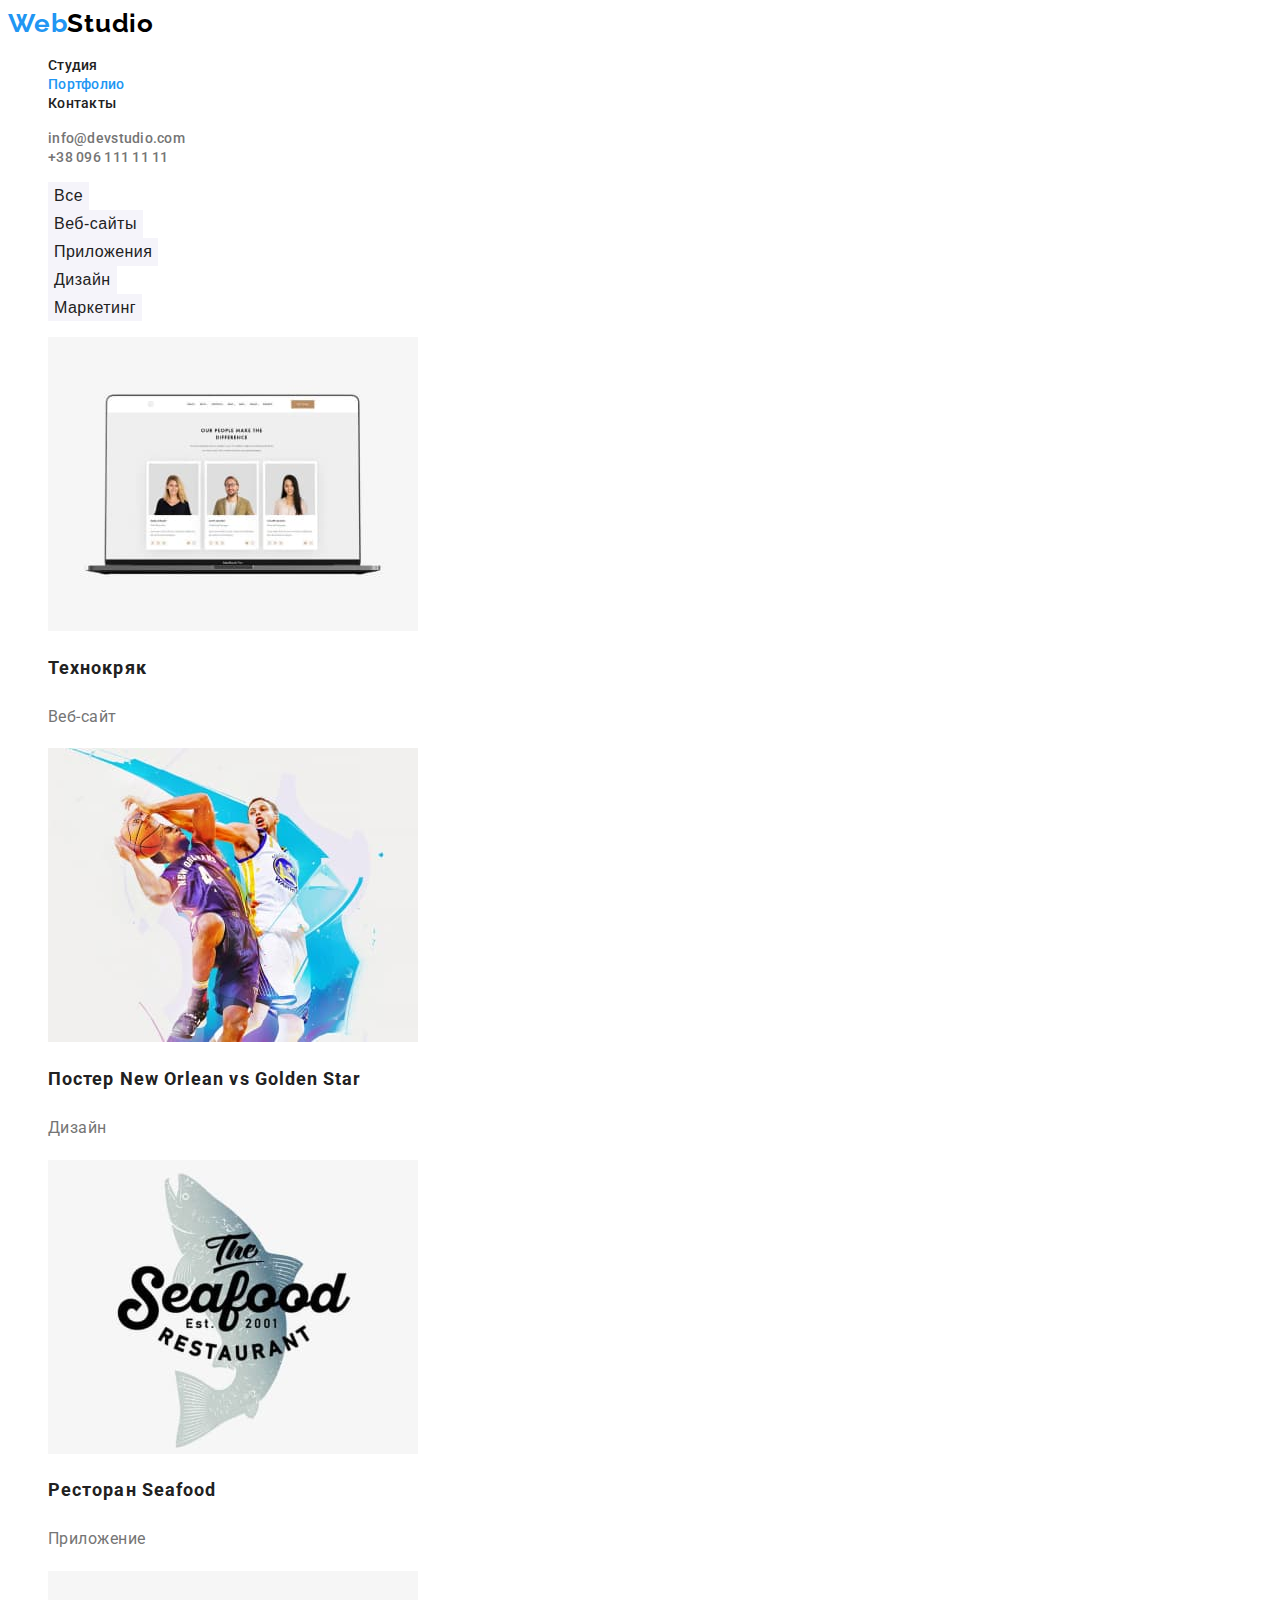
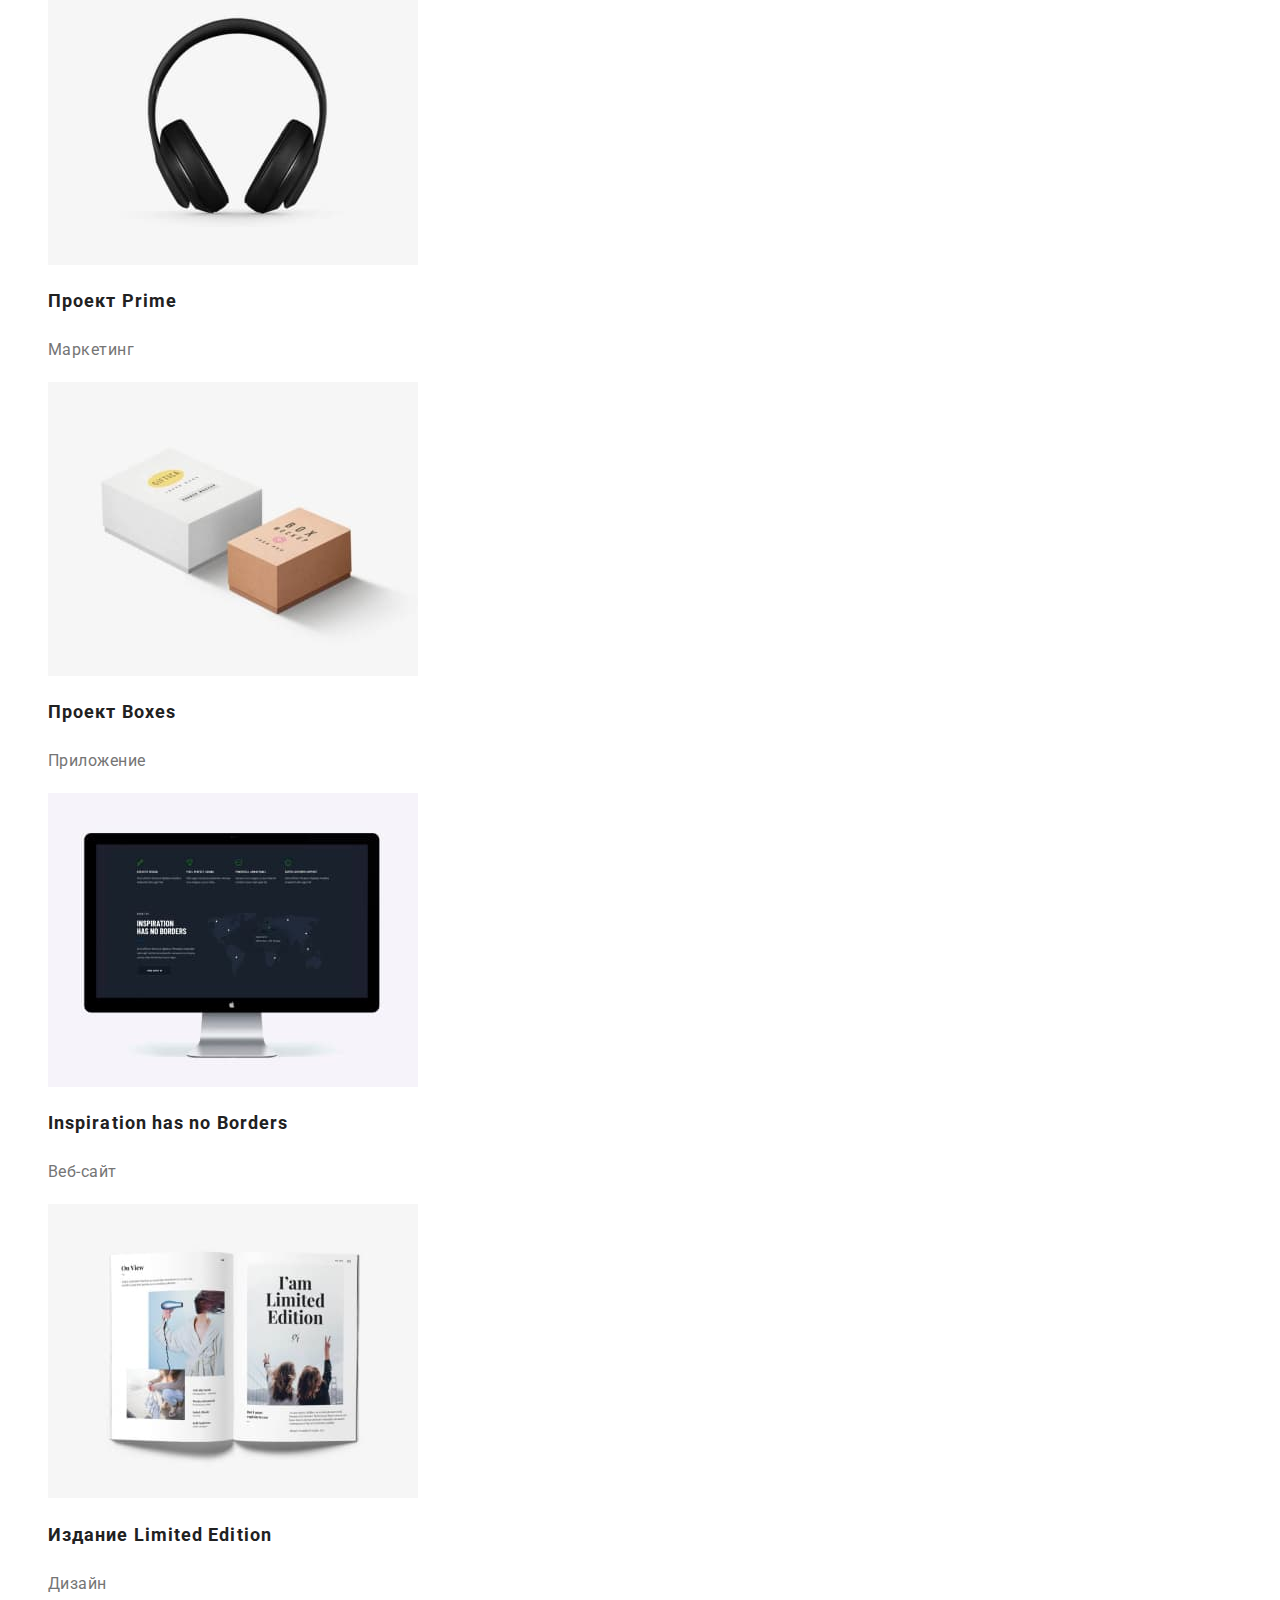
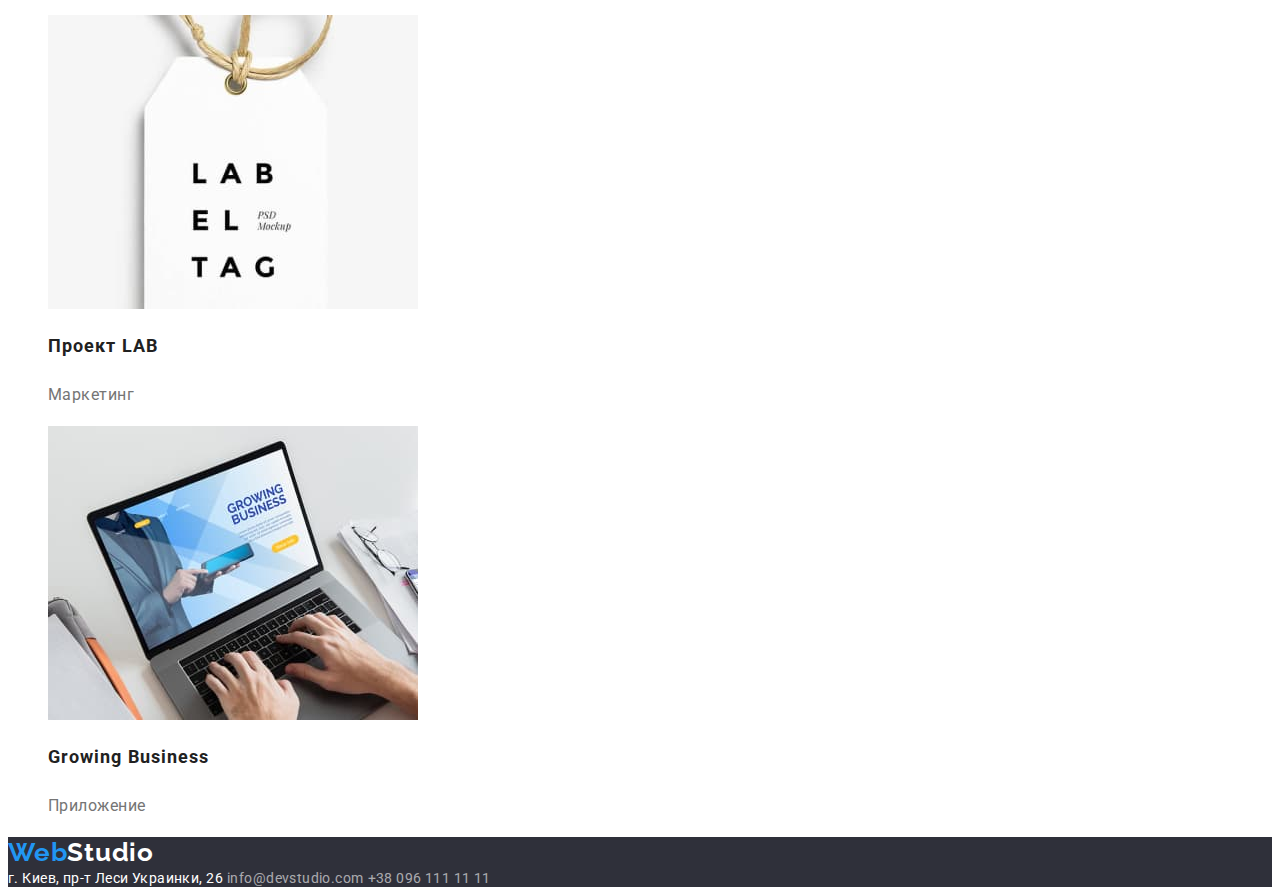
==== portfolio.html @ 7267c32e "start" ====
<!DOCTYPE html>
<html lang="ru">
  <head>
    <meta charset="UTF-8" />
    <meta http-equiv="X-UA-Compatible" content="IE=edge" />
    <meta name="viewport" content="width=device-width, initial-scale=1.0" />
    <title>Studio</title>
    <link rel="preconnect" href="https://fonts.googleapis.com" />
    <link rel="preconnect" href="https://fonts.gstatic.com" crossorigin />
    <link
      href="https://fonts.googleapis.com/css2?family=Raleway:wght@700&family=Roboto:wght@400;500;700;900&display=swap"
      rel="stylesheet"
    />
    <link rel="stylesheet" href="./css/styles.css" />
  </head>
  <body>
    <header class="header">
      <nav class="header-nav">
        <a lang="en" href="" class="link logo-base"
          ><span class="logo-web">Web</span><span class="logo-Stu-header">Studio</span></a
        >
        <ul class="header-list list">
          <li><a href="./index.html" class="header-item link">Студия</a></li>
          <li><a href="./portfolio.html" class="header-item link choice">Портфолио</a></li>
          <li><a href="" class="header-item link">Контакты</a></li>
        </ul>
      </nav>
      <ul class="header-list list">
        <li>
          <a lang="en" href="mailto:info@devstudio.com" class="header-mail link"
            >info@devstudio.com</a
          >
        </li>
        <li>
          <a lang="en" href="telto:+380961111111" class="header-tel link">+38 096 111 11 11</a>
        </li>
      </ul>
    </header>
    <main>
      <section class="portfolio">
        <ul class="portfolio-list list">
          <li><button type="button" class="portfolio-list-btn">Все</button></li>
          <li><button type="button" class="portfolio-list-btn">Веб-сайты</button></li>
          <li><button type="button" class="portfolio-list-btn">Приложения</button></li>
          <li><button type="button" class="portfolio-list-btn">Дизайн</button></li>
          <li><button type="button" class="portfolio-list-btn">Маркетинг</button></li>
        </ul>

        <ul class="portfolio-list list">
          <li>
            <a href="" class="portfolio-pre-title link">
              <img src="./images/portfolio1.jpg" alt="notebook" width="370" height="294" />
              <h2 class="portfolio-list-title list">Технокряк</h2>
              <p class="portfolio-list-after-title">Веб-сайт</p>
            </a>
          </li>
          <li>
            <a href="" class="portfolio-pre-title link">
              <img src="./images/portfolio2.jpg" alt="poster" width="370" height="294" />
              <h2 class="portfolio-list-title">Постер New Orlean vs Golden Star</h2>
              <p class="portfolio-list-after-title">Дизайн</p>
            </a>
          </li>
          <li>
            <a href="" class="portfolio-pre-title link">
              <img src="./images/portfolio3.jpg" alt="restaurant logo" width="370" height="294" />
              <h2 class="portfolio-list-title">Ресторан Seafood</h2>
              <p class="portfolio-list-after-title">Приложение</p>
            </a>
          </li>
          <li>
            <a href="" class="portfolio-pre-title link">
              <img src="./images/portfolio4.jpg" alt="headphones" width="370" height="294" />
              <h2 class="portfolio-list-title">Проект Prime</h2>
              <p class="portfolio-list-after-title">Маркетинг</p>
            </a>
          </li>
          <li>
            <a href="" class="portfolio-pre-title link">
              <img src="./images/portfolio5.jpg" alt="boxes" width="370" height="294" />
              <h2 class="portfolio-list-title">Проект Boxes</h2>
              <p class="portfolio-list-after-title">Приложение</p>
            </a>
          </li>
          <li>
            <a href="" class="portfolio-pre-title link">
              <img src="./images/portfolio6.jpg" alt="monitor" width="370" height="294" />
              <h2 class="portfolio-list-title">Inspiration has no Borders</h2>
              <p class="portfolio-list-after-title">Веб-сайт</p>
            </a>
          </li>
          <li>
            <a href="" class="portfolio-pre-title link">
              <img src="./images/portfolio7.jpg" alt="book" width="370" height="294" />
              <h2 class="portfolio-list-title">Издание Limited Edition</h2>
              <p class="portfolio-list-after-title">Дизайн</p>
            </a>
          </li>
          <li>
            <a href="" class="portfolio-pre-title link">
              <img src="./images/portfolio8.jpg" alt="project LAB" width="370" height="294" />
              <h2 class="portfolio-list-title">Проект LAB</h2>
              <p class="portfolio-list-after-title">Маркетинг</p>
            </a>
          </li>
          <li>
            <a href="" class="portfolio-pre-title link">
              <img src="./images/portfolio9.jpg" alt="notebook" width="370" height="294" />
              <h2 class="portfolio-list-title">Growing Business</h2>
              <p class="portfolio-list-after-title">Приложение</p>
            </a>
          </li>
        </ul>
      </section>
    </main>
    <footer class="footer">
      <a lang="en" href="" class="footer-logo link logo-base"
        ><span class="logo-web">Web</span><span class="logo-Stu-footer">Studio</span></a
      >
      <address class="footer-addres">
        <span class="footer-addres-city">г. Киев, пр-т Леси Украинки, 26</span>
        <a lang="en" href="mailto:info@devstudio.com" class="footer-addres-contact link"
          >info@devstudio.com</a
        >
        <a lang="en" href="telto:+380961111111" class="footer-addres-contact link"
          >+38 096 111 11 11</a
        >
      </address>
    </footer>
  </body>
</html>
---- css/styles.css ----
:root {
  --main-color-blue: #2196f3;
  --main-color-grey: #757575;
  --main-color-white: #ffffff;
}

body {
  font-family: 'Roboto', sans-serif;
  color: #212121;
}

.list {
  list-style: none;
}

.link {
  text-decoration: none;
}

/* -----------HEADER------------- */

.header {
  background-color: var(--main-color-white);
}

.logo-base {
  font-family: 'Raleway';
  font-weight: 700;
  font-size: 26px;
  line-height: 1.19;
  letter-spacing: 0.03em;
}

.logo-web {
  color: var(--main-color-blue);
}

.logo-Stu-header {
  color: #000000;
}

.header-item {
  font-weight: 500;
  font-size: 14px;
  line-height: 1.14;
  letter-spacing: 0.02em;
  color: inherit;
}

.header-item:hover,
.header-item:focus {
  color: var(--main-color-blue);
}

.choice {
  color: var(--main-color-blue);
}

.header-mail {
  font-weight: 500;
  font-size: 14px;
  line-height: 1.14;
  letter-spacing: 0.02em;
  color: var(--main-color-grey);
}

.header-tel {
  font-weight: 500;
  font-size: 14px;
  line-height: 1.14;
  letter-spacing: 0.02em;
  color: var(--main-color-grey);
}

.header-mail:hover,
.header-mail:focus,
.header-tel:hover,
.header-tel:focus {
  color: var(--main-color-blue);
}

/* -----------HERO------------- */
.hero {
  background-color: #2f303a;
}
.hero-title {
  font-weight: 900;
  font-size: 44px;
  line-height: 1.36x;
  text-align: center;
  letter-spacing: 0.06em;
  text-transform: uppercase;
  color: var(--main-color-white);
}

.hero-btn {
  font-weight: 700;
  font-size: 16px;
  line-height: 1.88;
  display: flex;
  align-items: center;
  text-align: center;
  letter-spacing: 0.06em;
  color: var(--main-color-white);
  background-color: var(--main-color-blue);
}

.hero-btn:hover,
.hero-btn:focus {
  background-color: #188ce8;
}

/* -----------SCILL------------- */

.skill-title {
  font-weight: 700;
  font-size: 14px;
  line-height: 1.14;
  letter-spacing: 0.03em;
  text-transform: uppercase;
}

.skill-after-title {
  font-size: 14px;
  line-height: 1.71;
  letter-spacing: 0.03em;
  color: var(--main-color-grey);
}

/* -----------REFERRAL------------- */

.referral-title {
  font-weight: 700;
  font-size: 36px;
  line-height: 1.17;
  text-align: center;
  letter-spacing: 0.03em;
}

/* -----------TEAM------------- */

.team {
  background-color: #f5f4fa;
}

.team-item {
  background: var(--main-color-white);
}

.team-title {
  font-weight: 700;
  font-size: 36px;
  line-height: 1.17x;
  text-align: center;
  letter-spacing: 0.03em;
}

.team-item-title {
  font-weight: 500;
  font-size: 16px;
  line-height: 1.19;
  text-align: center;
  letter-spacing: 0.03em;
  /* background: var(--main-color-white); */
}

.team-item-after-title {
  font-size: 16px;
  line-height: 1.19;
  text-align: center;
  letter-spacing: 0.03em;
  /* color: var(--main-color-grey); */
}

/* -----------FOOTER------------- */

.footer {
  background-color: #2f303a;
}

.logo-Stu-footer {
  color: var(--main-color-white);
}

.footer-addres {
  font-style: normal;
}

.footer-addres-city {
  font-size: 14px;
  line-height: 1.17;
  letter-spacing: 0.03em;
  color: var(--main-color-white);
}

.footer-addres-contact {
  font-size: 14px;
  line-height: 1.17;
  letter-spacing: 0.03em;
  color: rgba(255, 255, 255, 0.6);
}

.footer-addres-contact:hover,
.footer-addres-contact:focus {
  color: var(--main-color-blue);
}

/* -----------PORTFOLIO.html------------- */

.portfolio-list-btn {
  font-weight: 500;
  font-size: 16px;
  line-height: 1.62;
  text-align: center;
  letter-spacing: 0.03em;
  border: none;
  color: #212121;
  background-color: #f5f4fa;
}

.portfolio-list-btn:hover,
.portfolio-list-btn:focus {
  background-color: var(--main-color-blue);
  color: var(--main-color-white);
}

.portfolio-pre-title {
}

.portfolio-list-title {
  font-weight: 700;
  font-size: 18px;
  line-height: 2;
  letter-spacing: 0.06em;
  color: #212121;
  background-color: var(--main-color-white);
}

.portfolio-list-after-title {
  font-weight: 400;
  font-size: 16px;
  line-height: 1.88;
  letter-spacing: 0.03em;
  color: var(--main-color-grey);
  background-color: var(--main-color-white);
}
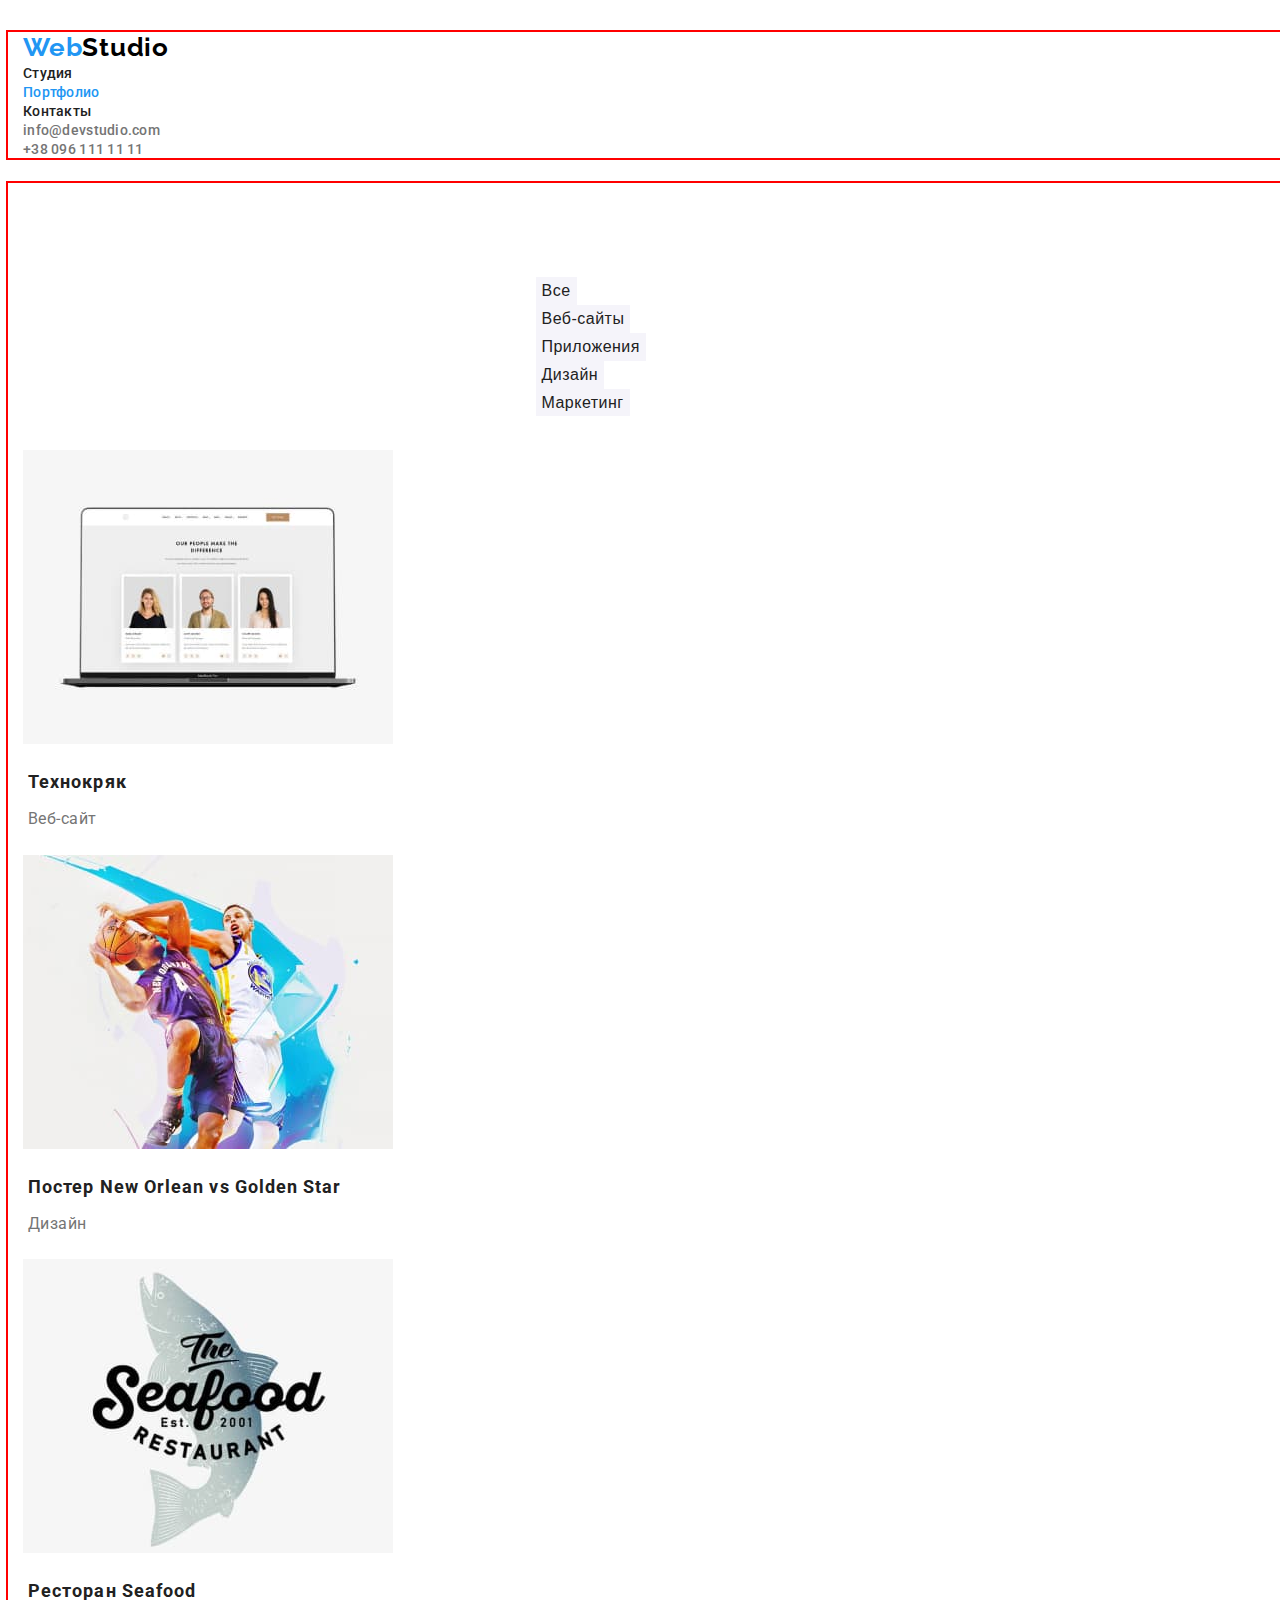
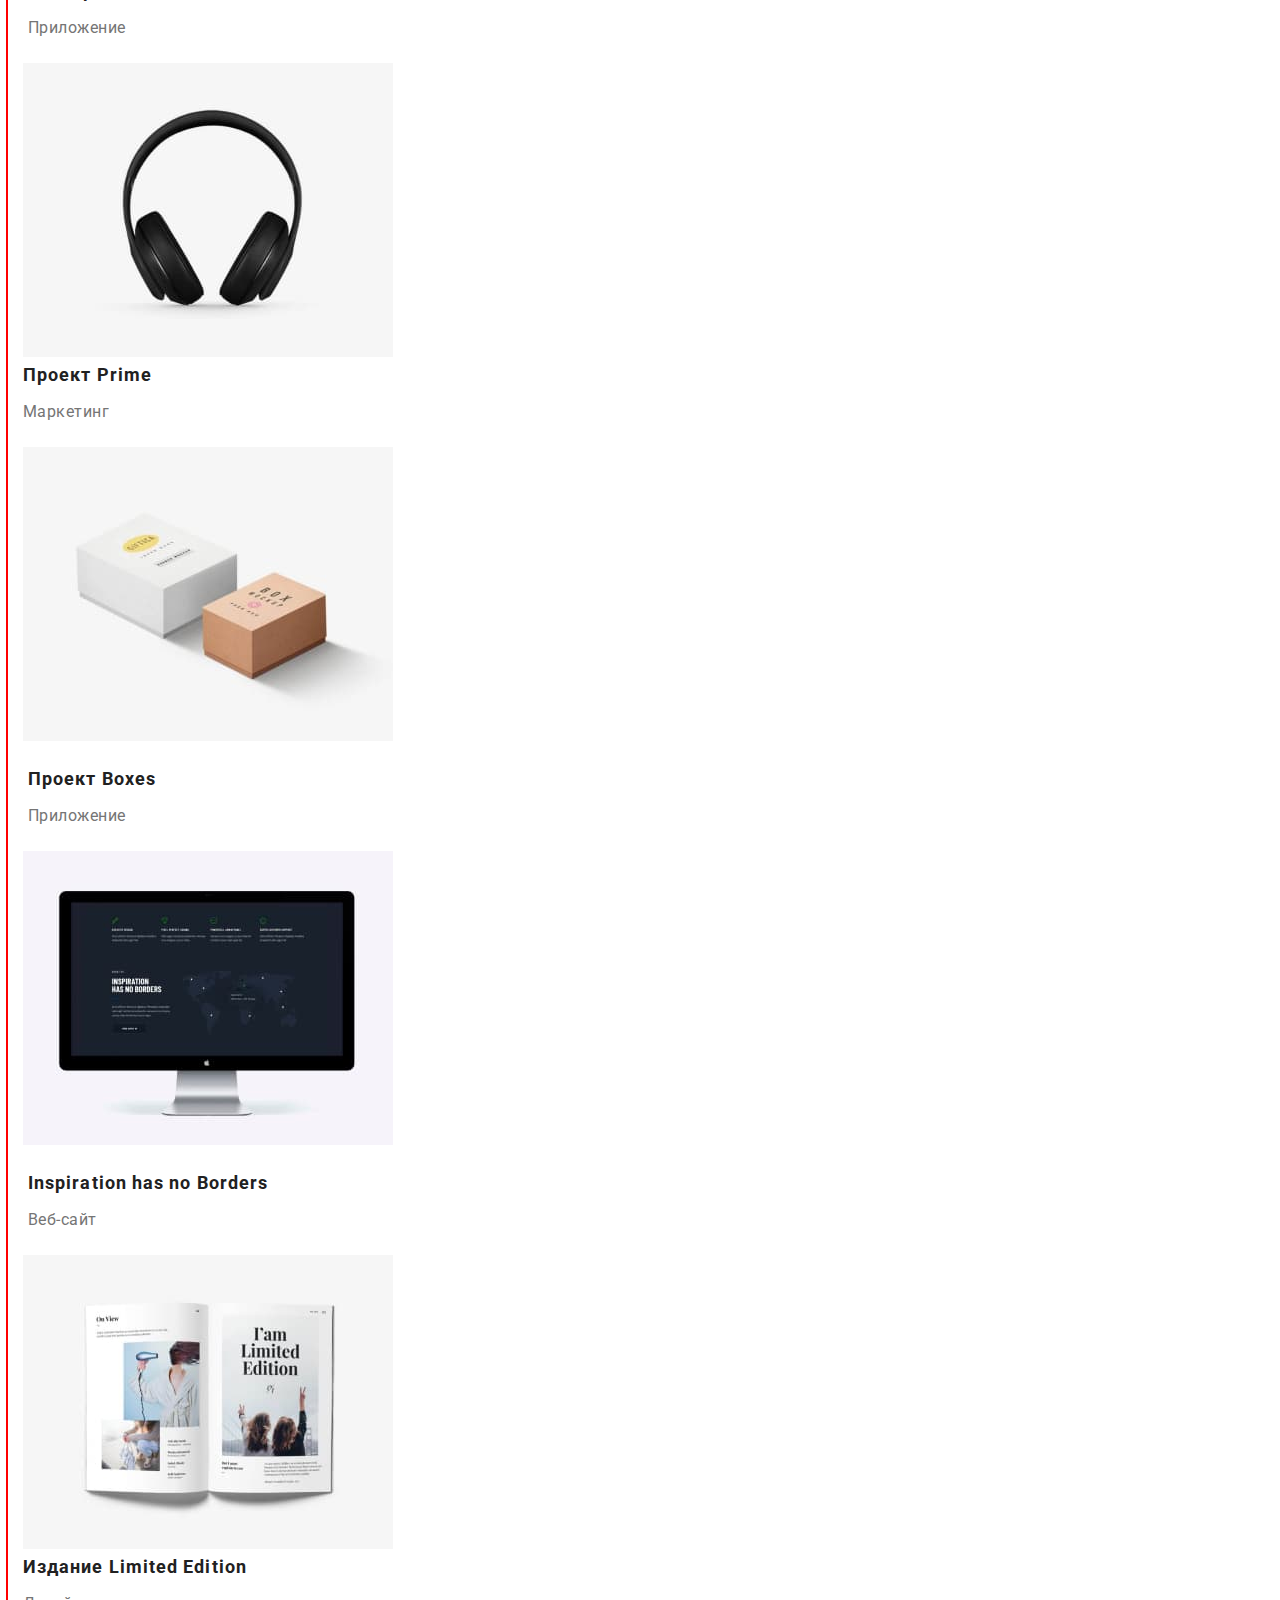
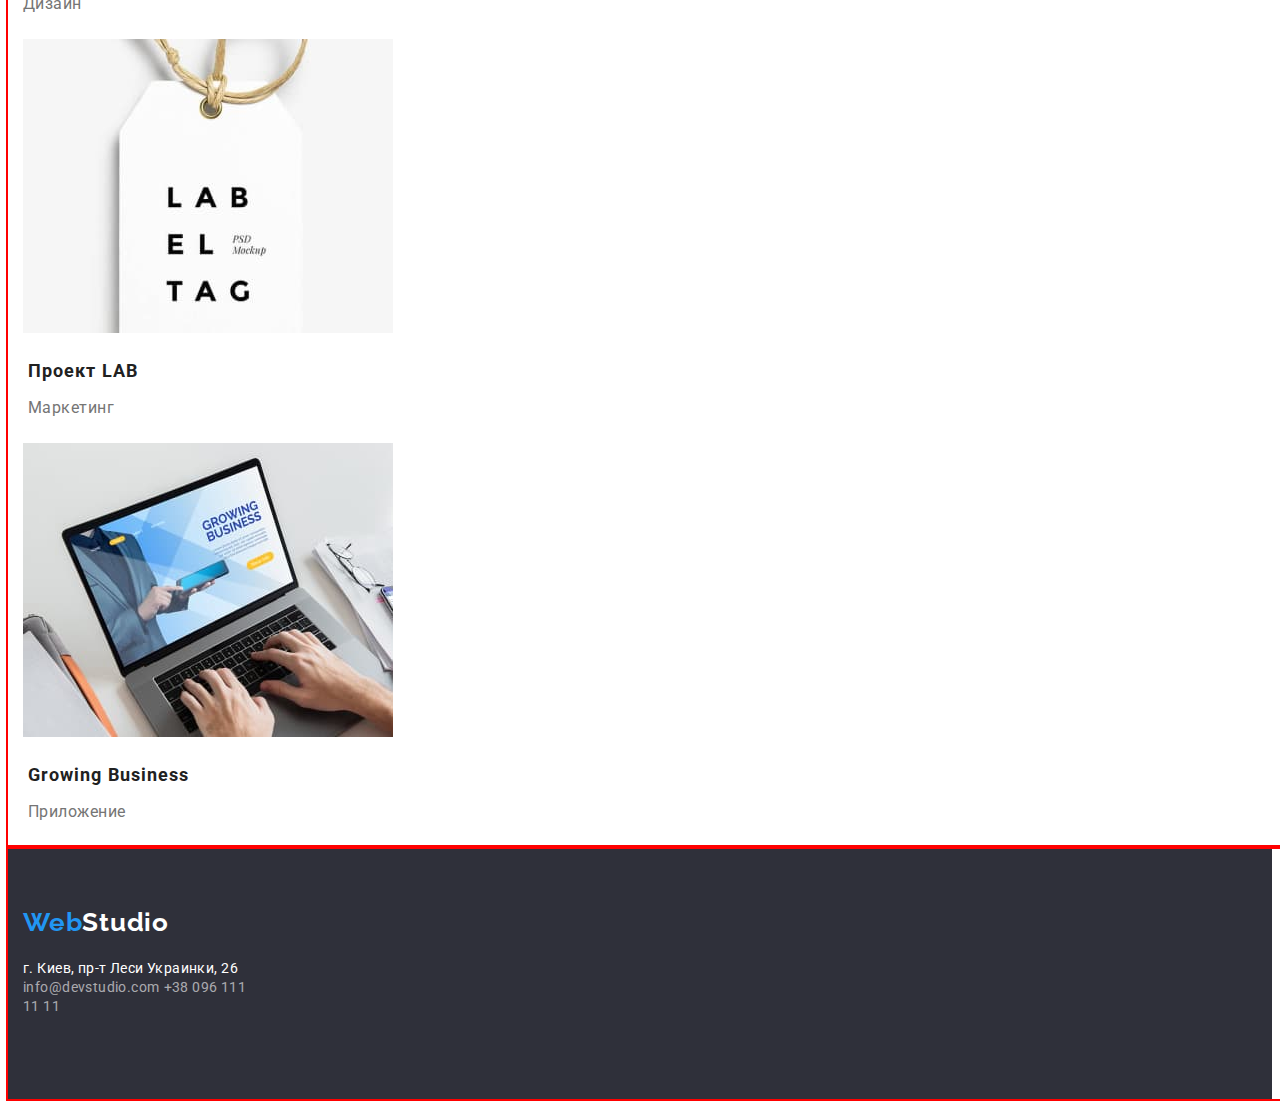
==== commit 88febb89: "secyion all" ====
--- a/portfolio.html
+++ b/portfolio.html
@@ -15,117 +15,147 @@
   </head>
   <body>
     <header class="header">
-      <nav class="header-nav">
-        <a lang="en" href="" class="link logo-base"
-          ><span class="logo-web">Web</span><span class="logo-Stu-header">Studio</span></a
-        >
+      <div class="container">
+        <nav class="header-nav">
+          <a lang="en" href="" class="link logo-base"
+            ><span class="logo-web">Web</span><span class="logo-Stu-header">Studio</span></a
+          >
+          <ul class="header-list list">
+            <li><a href="./index.html" class="header-item link">Студия</a></li>
+            <li><a href="./portfolio.html" class="header-item link choice">Портфолио</a></li>
+            <li><a href="" class="header-item link">Контакты</a></li>
+          </ul>
+        </nav>
         <ul class="header-list list">
-          <li><a href="./index.html" class="header-item link">Студия</a></li>
-          <li><a href="./portfolio.html" class="header-item link choice">Портфолио</a></li>
-          <li><a href="" class="header-item link">Контакты</a></li>
+          <li>
+            <a lang="en" href="mailto:info@devstudio.com" class="header-mail link"
+              >info@devstudio.com</a
+            >
+          </li>
+          <li>
+            <a lang="en" href="telto:+380961111111" class="header-tel link">+38 096 111 11 11</a>
+          </li>
         </ul>
-      </nav>
-      <ul class="header-list list">
-        <li>
-          <a lang="en" href="mailto:info@devstudio.com" class="header-mail link"
-            >info@devstudio.com</a
-          >
-        </li>
-        <li>
-          <a lang="en" href="telto:+380961111111" class="header-tel link">+38 096 111 11 11</a>
-        </li>
-      </ul>
+      </div>
     </header>
     <main>
       <section class="portfolio">
-        <ul class="portfolio-list list">
-          <li><button type="button" class="portfolio-list-btn">Все</button></li>
-          <li><button type="button" class="portfolio-list-btn">Веб-сайты</button></li>
-          <li><button type="button" class="portfolio-list-btn">Приложения</button></li>
-          <li><button type="button" class="portfolio-list-btn">Дизайн</button></li>
-          <li><button type="button" class="portfolio-list-btn">Маркетинг</button></li>
-        </ul>
-
-        <ul class="portfolio-list list">
-          <li>
-            <a href="" class="portfolio-pre-title link">
-              <img src="./images/portfolio1.jpg" alt="notebook" width="370" height="294" />
-              <h2 class="portfolio-list-title list">Технокряк</h2>
-              <p class="portfolio-list-after-title">Веб-сайт</p>
-            </a>
-          </li>
-          <li>
-            <a href="" class="portfolio-pre-title link">
-              <img src="./images/portfolio2.jpg" alt="poster" width="370" height="294" />
-              <h2 class="portfolio-list-title">Постер New Orlean vs Golden Star</h2>
-              <p class="portfolio-list-after-title">Дизайн</p>
-            </a>
-          </li>
-          <li>
-            <a href="" class="portfolio-pre-title link">
-              <img src="./images/portfolio3.jpg" alt="restaurant logo" width="370" height="294" />
-              <h2 class="portfolio-list-title">Ресторан Seafood</h2>
-              <p class="portfolio-list-after-title">Приложение</p>
-            </a>
-          </li>
-          <li>
-            <a href="" class="portfolio-pre-title link">
-              <img src="./images/portfolio4.jpg" alt="headphones" width="370" height="294" />
-              <h2 class="portfolio-list-title">Проект Prime</h2>
-              <p class="portfolio-list-after-title">Маркетинг</p>
-            </a>
-          </li>
-          <li>
-            <a href="" class="portfolio-pre-title link">
-              <img src="./images/portfolio5.jpg" alt="boxes" width="370" height="294" />
-              <h2 class="portfolio-list-title">Проект Boxes</h2>
-              <p class="portfolio-list-after-title">Приложение</p>
-            </a>
-          </li>
-          <li>
-            <a href="" class="portfolio-pre-title link">
-              <img src="./images/portfolio6.jpg" alt="monitor" width="370" height="294" />
-              <h2 class="portfolio-list-title">Inspiration has no Borders</h2>
-              <p class="portfolio-list-after-title">Веб-сайт</p>
-            </a>
-          </li>
-          <li>
-            <a href="" class="portfolio-pre-title link">
-              <img src="./images/portfolio7.jpg" alt="book" width="370" height="294" />
-              <h2 class="portfolio-list-title">Издание Limited Edition</h2>
-              <p class="portfolio-list-after-title">Дизайн</p>
-            </a>
-          </li>
-          <li>
-            <a href="" class="portfolio-pre-title link">
-              <img src="./images/portfolio8.jpg" alt="project LAB" width="370" height="294" />
-              <h2 class="portfolio-list-title">Проект LAB</h2>
-              <p class="portfolio-list-after-title">Маркетинг</p>
-            </a>
-          </li>
-          <li>
-            <a href="" class="portfolio-pre-title link">
-              <img src="./images/portfolio9.jpg" alt="notebook" width="370" height="294" />
-              <h2 class="portfolio-list-title">Growing Business</h2>
-              <p class="portfolio-list-after-title">Приложение</p>
-            </a>
-          </li>
-        </ul>
+        <div class="container">
+          <div class="portfolio-btn">
+            <ul class="portfolio-list list">
+              <li><button type="button" class="portfolio-list-btn">Все</button></li>
+              <li><button type="button" class="portfolio-list-btn">Веб-сайты</button></li>
+              <li><button type="button" class="portfolio-list-btn">Приложения</button></li>
+              <li><button type="button" class="portfolio-list-btn">Дизайн</button></li>
+              <li><button type="button" class="portfolio-list-btn">Маркетинг</button></li>
+            </ul>
+          </div>
+          <div class="container-list">
+            <ul class="portfolio-list list">
+              <li>
+                <a href="" class="portfolio-pre-title link">
+                  <img src="./images/portfolio1.jpg" alt="notebook" width="370" height="294" />
+                  <div class="container-title">
+                    <h2 class="portfolio-list-title list">Технокряк</h2>
+                    <p class="portfolio-list-after-title">Веб-сайт</p>
+                  </div>
+                </a>
+              </li>
+              <li>
+                <a href="" class="portfolio-pre-title link">
+                  <img src="./images/portfolio2.jpg" alt="poster" width="370" height="294" />
+                  <div class="container-title">
+                    <h2 class="portfolio-list-title">Постер New Orlean vs Golden Star</h2>
+                    <p class="portfolio-list-after-title">Дизайн</p>
+                  </div>
+                </a>
+              </li>
+              <li>
+                <a href="" class="portfolio-pre-title link">
+                  <img
+                    src="./images/portfolio3.jpg"
+                    alt="restaurant logo"
+                    width="370"
+                    height="294"
+                  />
+                  <div class="container-title">
+                    <h2 class="portfolio-list-title">Ресторан Seafood</h2>
+                    <p class="portfolio-list-after-title">Приложение</p>
+                  </div>
+                </a>
+              </li>
+              <li>
+                <a href="" class="portfolio-pre-title link">
+                  <img src="./images/portfolio4.jpg" alt="headphones" width="370" height="294" />
+                  <h2 class="portfolio-list-title">Проект Prime</h2>
+                  <p class="portfolio-list-after-title">Маркетинг</p>
+                </a>
+              </li>
+              <li>
+                <a href="" class="portfolio-pre-title link">
+                  <img src="./images/portfolio5.jpg" alt="boxes" width="370" height="294" />
+                  <div class="container-title">
+                    <h2 class="portfolio-list-title">Проект Boxes</h2>
+                    <p class="portfolio-list-after-title">Приложение</p>
+                  </div>
+                </a>
+              </li>
+              <li>
+                <a href="" class="portfolio-pre-title link">
+                  <img src="./images/portfolio6.jpg" alt="monitor" width="370" height="294" />
+                  <div class="container-title">
+                    <h2 class="portfolio-list-title">Inspiration has no Borders</h2>
+                    <p class="portfolio-list-after-title">Веб-сайт</p>
+                  </div>
+                </a>
+              </li>
+              <li>
+                <a href="" class="portfolio-pre-title link">
+                  <img src="./images/portfolio7.jpg" alt="book" width="370" height="294" />
+                  <h2 class="portfolio-list-title">Издание Limited Edition</h2>
+                  <p class="portfolio-list-after-title">Дизайн</p>
+                </a>
+              </li>
+              <li>
+                <a href="" class="portfolio-pre-title link">
+                  <img src="./images/portfolio8.jpg" alt="project LAB" width="370" height="294" />
+                  <div class="container-title">
+                    <h2 class="portfolio-list-title">Проект LAB</h2>
+                    <p class="portfolio-list-after-title">Маркетинг</p>
+                  </div>
+                </a>
+              </li>
+              <li>
+                <a href="" class="portfolio-pre-title link">
+                  <img src="./images/portfolio9.jpg" alt="notebook" width="370" height="294" />
+                  <div class="container-title">
+                    <h2 class="portfolio-list-title">Growing Business</h2>
+                    <p class="portfolio-list-after-title">Приложение</p>
+                  </div>
+                </a>
+              </li>
+            </ul>
+          </div>
+        </div>
       </section>
     </main>
     <footer class="footer">
-      <a lang="en" href="" class="footer-logo link logo-base"
-        ><span class="logo-web">Web</span><span class="logo-Stu-footer">Studio</span></a
-      >
-      <address class="footer-addres">
-        <span class="footer-addres-city">г. Киев, пр-т Леси Украинки, 26</span>
-        <a lang="en" href="mailto:info@devstudio.com" class="footer-addres-contact link"
-          >info@devstudio.com</a
-        >
-        <a lang="en" href="telto:+380961111111" class="footer-addres-contact link"
-          >+38 096 111 11 11</a
-        >
-      </address>
+      <div class="container">
+        <div class="logo-footer">
+          <a lang="en" href="" class="footer-logo link logo-base"
+            ><span class="logo-web">Web</span><span class="logo-Stu-footer">Studio</span></a
+          >
+        </div>
+        <address class="footer-addres">
+          <span class="footer-addres-city">г. Киев, пр-т Леси Украинки, 26</span>
+          <a lang="en" href="mailto:info@devstudio.com" class="footer-addres-contact link"
+            >info@devstudio.com</a
+          >
+          <a lang="en" href="telto:+380961111111" class="footer-addres-contact link"
+            >+38 096 111 11 11</a
+          >
+        </address>
+      </div>
     </footer>
   </body>
 </html>
--- a/css/styles.css
+++ b/css/styles.css
@@ -9,6 +9,29 @@
   color: #212121;
 }
 
+p,
+h1,
+h2,
+h3,
+h4,
+h5,
+h6 {
+  margin: 0;
+}
+
+ul {
+  margin: 0;
+  padding-left: 0;
+}
+
+button {
+  cursor: pointer;
+}
+
+img {
+  display: block;
+}
+
 .list {
   list-style: none;
 }
@@ -17,10 +40,24 @@
   text-decoration: none;
 }
 
+.container {
+  width: 1600px;
+  padding-left: 15px;
+  padding-right: 15px;
+  margin: 0 auto;
+  outline: 2px solid red;
+  }
+
+  .section{
+  padding-top: 94px;
+  padding-bottom: 94px;
+}
 /* -----------HEADER------------- */
 
 .header {
   background-color: var(--main-color-white);
+  padding-top: 24px;
+  padding-bottom: 25px;
 }
 
 .logo-base {
@@ -82,7 +119,13 @@
 /* -----------HERO------------- */
 .hero {
   background-color: #2f303a;
-}
+  
+}
+
+.hero-content{
+padding: 200px 452px 280px;
+}
+
 .hero-title {
   font-weight: 900;
   font-size: 44px;
@@ -91,6 +134,9 @@
   letter-spacing: 0.06em;
   text-transform: uppercase;
   color: var(--main-color-white);
+  padding-bottom: 30px;
+  min-width: 696px;
+  
 }
 
 .hero-btn {
@@ -103,7 +149,8 @@
   letter-spacing: 0.06em;
   color: var(--main-color-white);
   background-color: var(--main-color-blue);
-}
+  margin: 0 auto;
+ }
 
 .hero-btn:hover,
 .hero-btn:focus {
@@ -112,12 +159,25 @@
 
 /* -----------SCILL------------- */
 
+.skill{
+padding: 94px 215px 0px;
+}
+
+.container-skill{
+    width: 1170px;
+  /* height: 98px; */
+  /* max-width: 1170px; */
+  background-color: rgb(236, 241, 75);
+
+}
+
 .skill-title {
   font-weight: 700;
   font-size: 14px;
   line-height: 1.14;
   letter-spacing: 0.03em;
   text-transform: uppercase;
+  margin-bottom: 10px;
 }
 
 .skill-after-title {
@@ -135,6 +195,8 @@
   line-height: 1.17;
   text-align: center;
   letter-spacing: 0.03em;
+  padding-top: 94px;
+  padding-bottom: 50px;
 }
 
 /* -----------TEAM------------- */
@@ -153,6 +215,10 @@
   line-height: 1.17x;
   text-align: center;
   letter-spacing: 0.03em;
+  padding-top: 94px;
+  padding-bottom: 50px;
+  padding-left: 5px;
+  padding-right: 5px;
 }
 
 .team-item-title {
@@ -161,7 +227,8 @@
   line-height: 1.19;
   text-align: center;
   letter-spacing: 0.03em;
-  /* background: var(--main-color-white); */
+  padding-top: 30px;
+  padding-bottom: 10px;
 }
 
 .team-item-after-title {
@@ -169,7 +236,7 @@
   line-height: 1.19;
   text-align: center;
   letter-spacing: 0.03em;
-  /* color: var(--main-color-grey); */
+  padding-bottom: 30px;
 }
 
 /* -----------FOOTER------------- */
@@ -178,12 +245,21 @@
   background-color: #2f303a;
 }
 
+.logo-footer{
+padding-top: 60px;
+padding-bottom: 20px;
+}
+
 .logo-Stu-footer {
   color: var(--main-color-white);
 }
 
 .footer-addres {
+  display: block;
   font-style: normal;
+  width: 231px;
+  height: 81px;
+  padding-bottom: 60px;
 }
 
 .footer-addres-city {
@@ -198,6 +274,7 @@
   line-height: 1.17;
   letter-spacing: 0.03em;
   color: rgba(255, 255, 255, 0.6);
+  margin: 9px 0px;
 }
 
 .footer-addres-contact:hover,
@@ -217,11 +294,28 @@
   color: #212121;
   background-color: #f5f4fa;
 }
+.portfolio-btn{
+  width: 575px;
+  /* height: 54px; */
+  padding-top: 94px;
+  padding-bottom: 34px;
+  margin: 0 auto;
+}
 
 .portfolio-list-btn:hover,
 .portfolio-list-btn:focus {
   background-color: var(--main-color-blue);
   color: var(--main-color-white);
+}
+
+.container-list{
+
+}
+
+.container-title{
+padding-top: 20px;
+padding-left: 5px;
+padding-right: 5px;
 }
 
 .portfolio-pre-title {
@@ -243,4 +337,6 @@
   letter-spacing: 0.03em;
   color: var(--main-color-grey);
   background-color: var(--main-color-white);
-}
+  padding-top: 4px;
+  padding-bottom: 20px;
+}
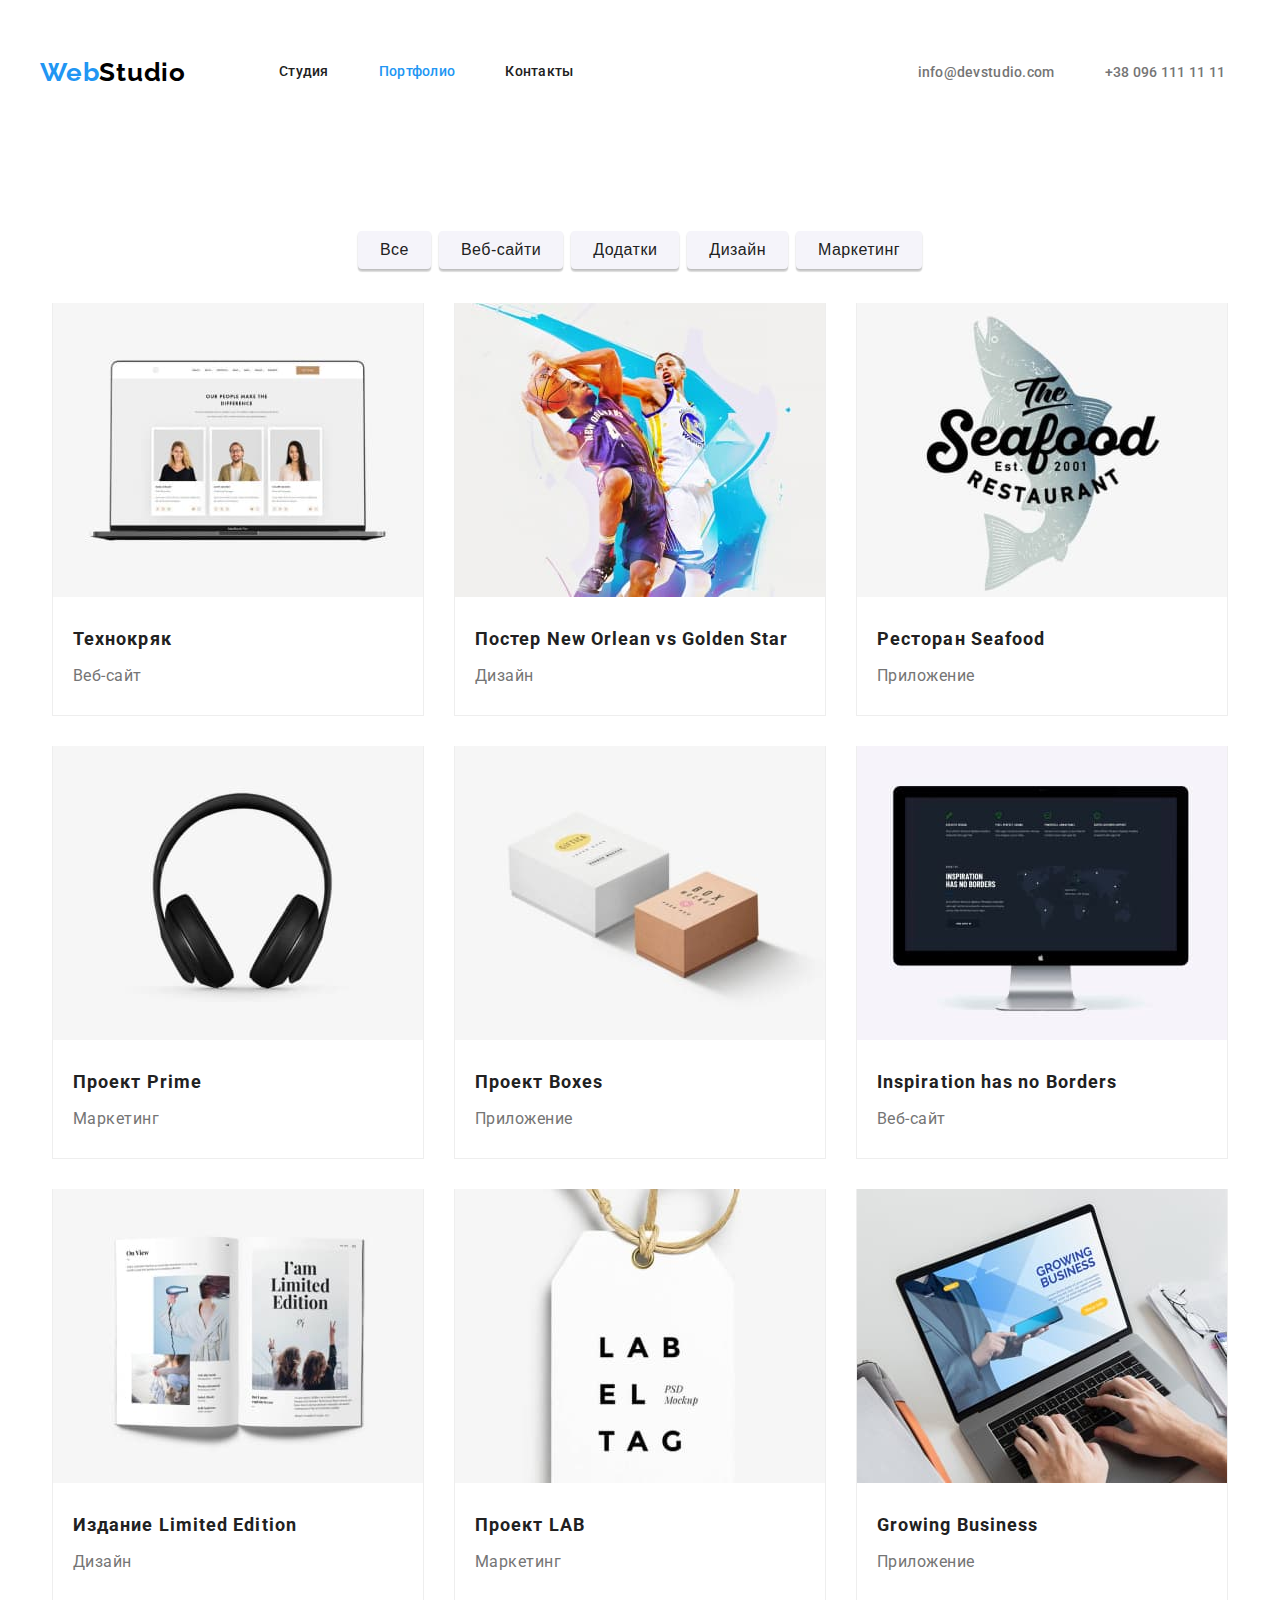
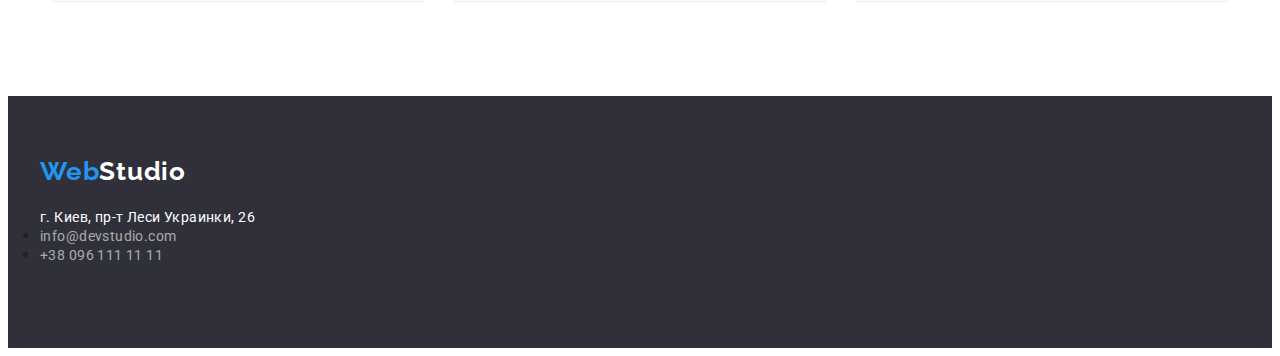
==== commit 1520eee9: "add flex" ====
--- a/portfolio.html
+++ b/portfolio.html
@@ -39,20 +39,20 @@
       </div>
     </header>
     <main>
-      <section class="portfolio">
+      <section class="section">
         <div class="container">
           <div class="portfolio-btn">
             <ul class="portfolio-list list">
               <li><button type="button" class="portfolio-list-btn">Все</button></li>
-              <li><button type="button" class="portfolio-list-btn">Веб-сайты</button></li>
-              <li><button type="button" class="portfolio-list-btn">Приложения</button></li>
+              <li><button type="button" class="portfolio-list-btn">Веб-сайти</button></li>
+              <li><button type="button" class="portfolio-list-btn">Додатки</button></li>
               <li><button type="button" class="portfolio-list-btn">Дизайн</button></li>
               <li><button type="button" class="portfolio-list-btn">Маркетинг</button></li>
             </ul>
           </div>
           <div class="container-list">
-            <ul class="portfolio-list list">
-              <li>
+            <ul class="portfolio-list-pic list">
+              <li class="portfolio-list-block">
                 <a href="" class="portfolio-pre-title link">
                   <img src="./images/portfolio1.jpg" alt="notebook" width="370" height="294" />
                   <div class="container-title">
@@ -61,7 +61,7 @@
                   </div>
                 </a>
               </li>
-              <li>
+              <li class="portfolio-list-block">
                 <a href="" class="portfolio-pre-title link">
                   <img src="./images/portfolio2.jpg" alt="poster" width="370" height="294" />
                   <div class="container-title">
@@ -70,7 +70,7 @@
                   </div>
                 </a>
               </li>
-              <li>
+              <li class="portfolio-list-block">
                 <a href="" class="portfolio-pre-title link">
                   <img
                     src="./images/portfolio3.jpg"
@@ -84,14 +84,16 @@
                   </div>
                 </a>
               </li>
-              <li>
+              <li class="portfolio-list-block">
                 <a href="" class="portfolio-pre-title link">
                   <img src="./images/portfolio4.jpg" alt="headphones" width="370" height="294" />
-                  <h2 class="portfolio-list-title">Проект Prime</h2>
-                  <p class="portfolio-list-after-title">Маркетинг</p>
+                  <div class="container-title">
+                    <h2 class="portfolio-list-title">Проект Prime</h2>
+                    <p class="portfolio-list-after-title">Маркетинг</p>
+                  </div>
                 </a>
               </li>
-              <li>
+              <li class="portfolio-list-block">
                 <a href="" class="portfolio-pre-title link">
                   <img src="./images/portfolio5.jpg" alt="boxes" width="370" height="294" />
                   <div class="container-title">
@@ -100,7 +102,7 @@
                   </div>
                 </a>
               </li>
-              <li>
+              <li class="portfolio-list-block">
                 <a href="" class="portfolio-pre-title link">
                   <img src="./images/portfolio6.jpg" alt="monitor" width="370" height="294" />
                   <div class="container-title">
@@ -109,14 +111,16 @@
                   </div>
                 </a>
               </li>
-              <li>
+              <li class="portfolio-list-block">
                 <a href="" class="portfolio-pre-title link">
                   <img src="./images/portfolio7.jpg" alt="book" width="370" height="294" />
-                  <h2 class="portfolio-list-title">Издание Limited Edition</h2>
-                  <p class="portfolio-list-after-title">Дизайн</p>
+                  <div class="container-title">
+                    <h2 class="portfolio-list-title">Издание Limited Edition</h2>
+                    <p class="portfolio-list-after-title">Дизайн</p>
+                  </div>
                 </a>
               </li>
-              <li>
+              <li class="portfolio-list-block">
                 <a href="" class="portfolio-pre-title link">
                   <img src="./images/portfolio8.jpg" alt="project LAB" width="370" height="294" />
                   <div class="container-title">
@@ -125,7 +129,7 @@
                   </div>
                 </a>
               </li>
-              <li>
+              <li class="portfolio-list-block">
                 <a href="" class="portfolio-pre-title link">
                   <img src="./images/portfolio9.jpg" alt="notebook" width="370" height="294" />
                   <div class="container-title">
@@ -141,19 +145,26 @@
     </main>
     <footer class="footer">
       <div class="container">
-        <div class="logo-footer">
-          <a lang="en" href="" class="footer-logo link logo-base"
-            ><span class="logo-web">Web</span><span class="logo-Stu-footer">Studio</span></a
-          >
-        </div>
+        <a lang="en" href="" class="footer-logo link logo-base"
+          ><span class="logo-web">Web</span><span class="logo-Stu-footer">Studio</span></a
+        >
         <address class="footer-addres">
           <span class="footer-addres-city">г. Киев, пр-т Леси Украинки, 26</span>
-          <a lang="en" href="mailto:info@devstudio.com" class="footer-addres-contact link"
-            >info@devstudio.com</a
-          >
-          <a lang="en" href="telto:+380961111111" class="footer-addres-contact link"
-            >+38 096 111 11 11</a
-          >
+          <ul>
+            <li>
+              <a
+                lang="en"
+                href="mailto:info@devstudio.com"
+                class="footer-addres-contact footer-mail link"
+                >info@devstudio.com</a
+              >
+            </li>
+            <li>
+              <a lang="en" href="telto:+380961111111" class="footer-addres-contact link"
+                >+38 096 111 11 11</a
+              >
+            </li>
+          </ul>
         </address>
       </div>
     </footer>
--- a/css/styles.css
+++ b/css/styles.css
@@ -41,14 +41,13 @@
 }
 
 .container {
-  width: 1600px;
+  width: 1200px;
   padding-left: 15px;
   padding-right: 15px;
   margin: 0 auto;
-  outline: 2px solid red;
-  }
-
-  .section{
+}
+
+.section {
   padding-top: 94px;
   padding-bottom: 94px;
 }
@@ -60,6 +59,11 @@
   padding-bottom: 25px;
 }
 
+header .container {
+  display: flex;
+  align-items: center;
+}
+
 .logo-base {
   font-family: 'Raleway';
   font-weight: 700;
@@ -74,6 +78,20 @@
 
 .logo-Stu-header {
   color: #000000;
+}
+
+.header-nav {
+  display: flex;
+  align-items: center;
+}
+
+.logo-base {
+  margin-right: 93px;
+}
+
+.header-list {
+  display: flex;
+  column-gap: 50px;
 }
 
 .header-item {
@@ -82,6 +100,8 @@
   line-height: 1.14;
   letter-spacing: 0.02em;
   color: inherit;
+  padding: 32px 0;
+  display: block;
 }
 
 .header-item:hover,
@@ -91,6 +111,10 @@
 
 .choice {
   color: var(--main-color-blue);
+}
+
+.header-list-nav {
+  margin-left: auto;
 }
 
 .header-mail {
@@ -99,6 +123,7 @@
   line-height: 1.14;
   letter-spacing: 0.02em;
   color: var(--main-color-grey);
+  margin-left: 344px;
 }
 
 .header-tel {
@@ -119,11 +144,7 @@
 /* -----------HERO------------- */
 .hero {
   background-color: #2f303a;
-  
-}
-
-.hero-content{
-padding: 200px 452px 280px;
+  padding: 200px 0 280px;
 }
 
 .hero-title {
@@ -134,9 +155,8 @@
   letter-spacing: 0.06em;
   text-transform: uppercase;
   color: var(--main-color-white);
-  padding-bottom: 30px;
-  min-width: 696px;
-  
+  margin: 0 auto 30px;
+  width: 696px;
 }
 
 .hero-btn {
@@ -149,8 +169,10 @@
   letter-spacing: 0.06em;
   color: var(--main-color-white);
   background-color: var(--main-color-blue);
+  box-shadow: 0px 4px 4px rgba(0, 0, 0, 0.15);
+  border-radius: 4px;
   margin: 0 auto;
- }
+}
 
 .hero-btn:hover,
 .hero-btn:focus {
@@ -159,16 +181,19 @@
 
 /* -----------SCILL------------- */
 
-.skill{
-padding: 94px 215px 0px;
-}
-
-.container-skill{
-    width: 1170px;
-  /* height: 98px; */
-  /* max-width: 1170px; */
-  background-color: rgb(236, 241, 75);
-
+.skill {
+  padding: 94px 0px 0px;
+}
+
+.skill-list {
+  display: flex;
+  justify-content: start;
+  column-gap: 30px;
+}
+
+.skill-item {
+  width: 270px;
+  height: 98px;
 }
 
 .skill-title {
@@ -195,8 +220,12 @@
   line-height: 1.17;
   text-align: center;
   letter-spacing: 0.03em;
-  padding-top: 94px;
   padding-bottom: 50px;
+}
+
+.referral-list {
+  display: flex;
+  column-gap: 30px;
 }
 
 /* -----------TEAM------------- */
@@ -215,10 +244,16 @@
   line-height: 1.17x;
   text-align: center;
   letter-spacing: 0.03em;
-  padding-top: 94px;
-  padding-bottom: 50px;
-  padding-left: 5px;
-  padding-right: 5px;
+  margin-bottom: 50px;
+}
+
+.team-block {
+  display: flex;
+  column-gap: 30px;
+}
+
+.team-name {
+  padding: 30px 15px;
 }
 
 .team-item-title {
@@ -227,7 +262,6 @@
   line-height: 1.19;
   text-align: center;
   letter-spacing: 0.03em;
-  padding-top: 30px;
   padding-bottom: 10px;
 }
 
@@ -236,18 +270,18 @@
   line-height: 1.19;
   text-align: center;
   letter-spacing: 0.03em;
-  padding-bottom: 30px;
 }
 
 /* -----------FOOTER------------- */
 
 .footer {
   background-color: #2f303a;
-}
-
-.logo-footer{
-padding-top: 60px;
-padding-bottom: 20px;
+  padding: 60px 0;
+}
+
+.footer-logo {
+  margin-bottom: 20px;
+  display: block;
 }
 
 .logo-Stu-footer {
@@ -259,7 +293,6 @@
   font-style: normal;
   width: 231px;
   height: 81px;
-  padding-bottom: 60px;
 }
 
 .footer-addres-city {
@@ -274,7 +307,10 @@
   line-height: 1.17;
   letter-spacing: 0.03em;
   color: rgba(255, 255, 255, 0.6);
-  margin: 9px 0px;
+}
+
+.footer-mail {
+  margin-bottom: 9px;
 }
 
 .footer-addres-contact:hover,
@@ -290,15 +326,25 @@
   line-height: 1.62;
   text-align: center;
   letter-spacing: 0.03em;
+  padding: 6px 22px;
   border: none;
   color: #212121;
   background-color: #f5f4fa;
-}
-.portfolio-btn{
+  box-shadow: 0px 3px 1px rgba(0, 0, 0, 0.1), 0px 1px 2px rgba(0, 0, 0, 0.08),
+    0px 2px 2px rgba(0, 0, 0, 0.12);
+  border-radius: 4px;
+}
+
+.portfolio-list {
+  display: flex;
+  column-gap: 8px;
+  justify-content: center;
   width: 575px;
-  /* height: 54px; */
-  padding-top: 94px;
-  padding-bottom: 34px;
+  margin-bottom: 34px;
+}
+
+.portfolio-btn {
+  width: 575px;
   margin: 0 auto;
 }
 
@@ -308,14 +354,25 @@
   color: var(--main-color-white);
 }
 
-.container-list{
-
-}
-
-.container-title{
-padding-top: 20px;
-padding-left: 5px;
-padding-right: 5px;
+.container-list {
+}
+
+.portfolio-list-pic {
+  display: flex;
+  flex-wrap: wrap;
+  justify-content: center;
+  gap: 30px;
+}
+
+.portfolio-list-block {
+  background: #ffffff;
+  border-left: 1px solid #eeeeee;
+  border-right: 1px solid #eeeeee;
+  border-bottom: 1px solid #eeeeee;
+}
+
+.container-title {
+  padding: 24px 20px;
 }
 
 .portfolio-pre-title {
@@ -328,6 +385,7 @@
   letter-spacing: 0.06em;
   color: #212121;
   background-color: var(--main-color-white);
+  margin-bottom: 4px;
 }
 
 .portfolio-list-after-title {
@@ -337,6 +395,4 @@
   letter-spacing: 0.03em;
   color: var(--main-color-grey);
   background-color: var(--main-color-white);
-  padding-top: 4px;
-  padding-bottom: 20px;
-}
+}
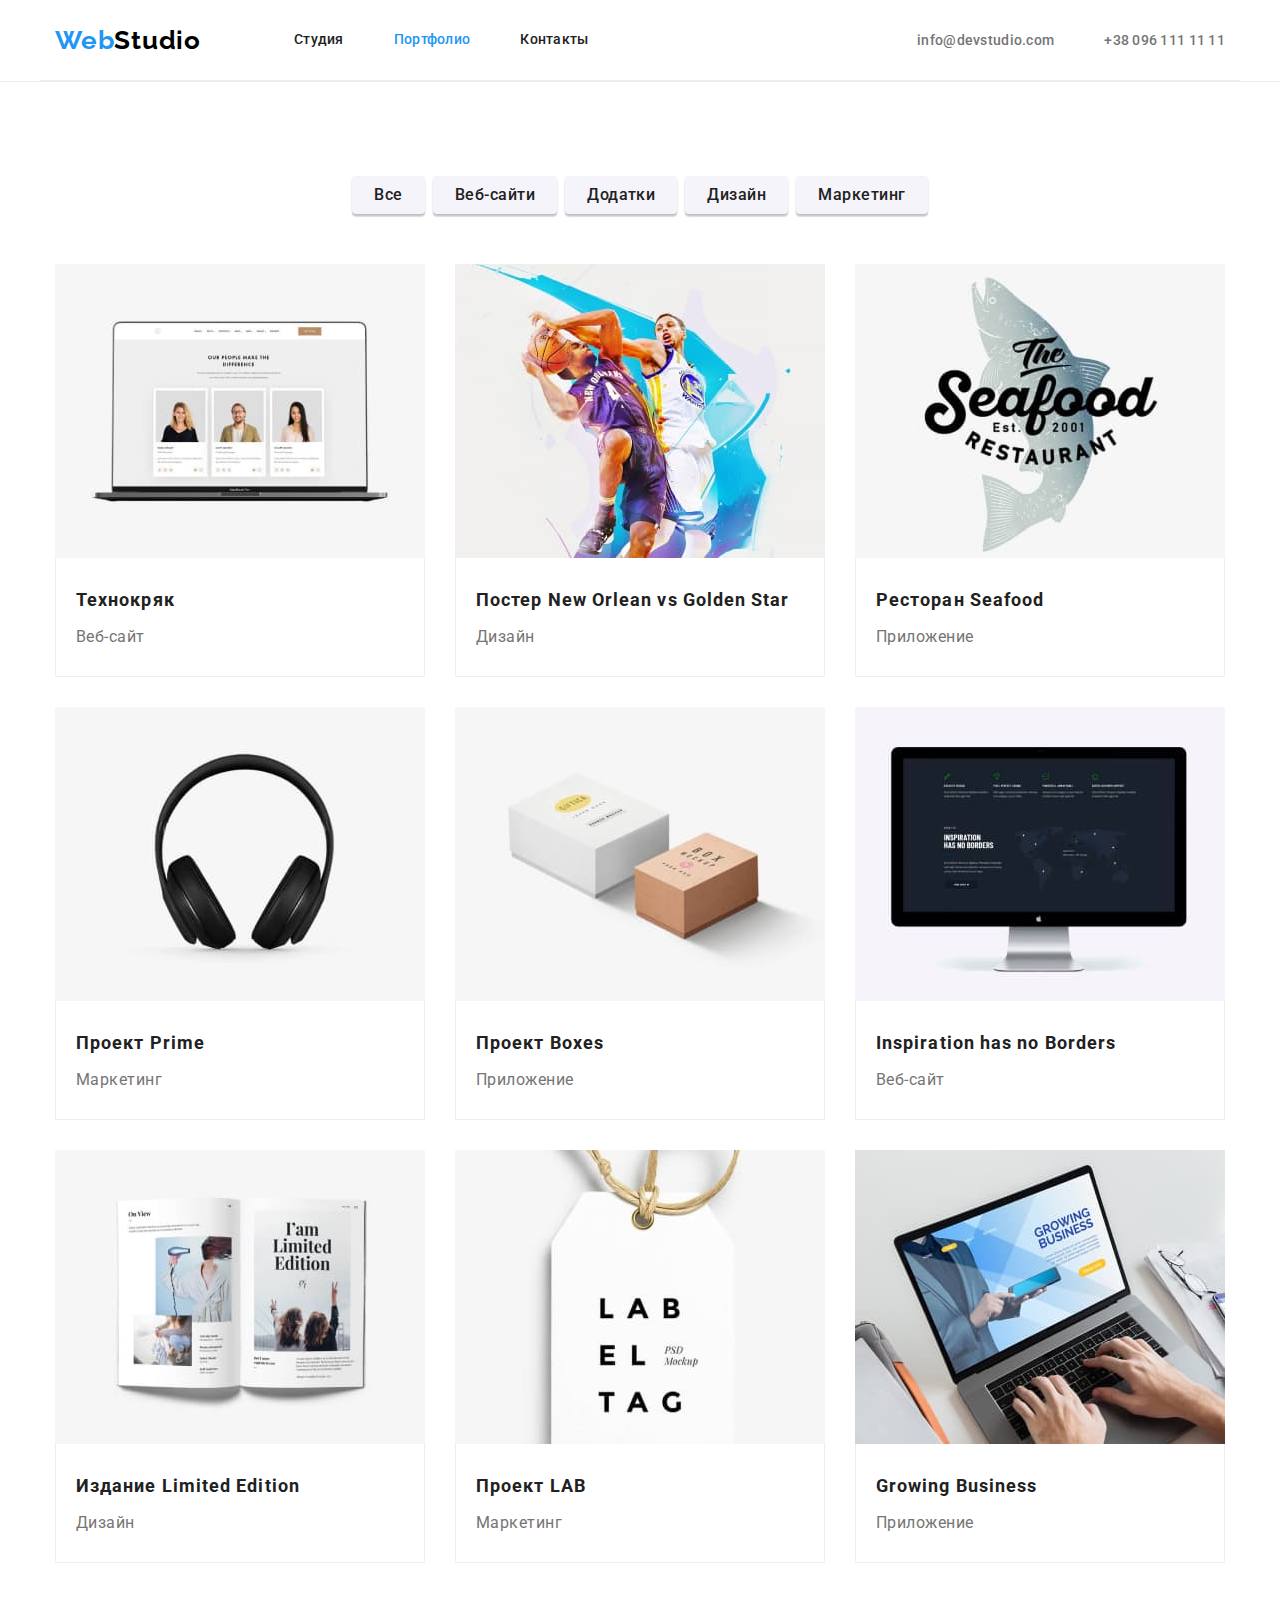
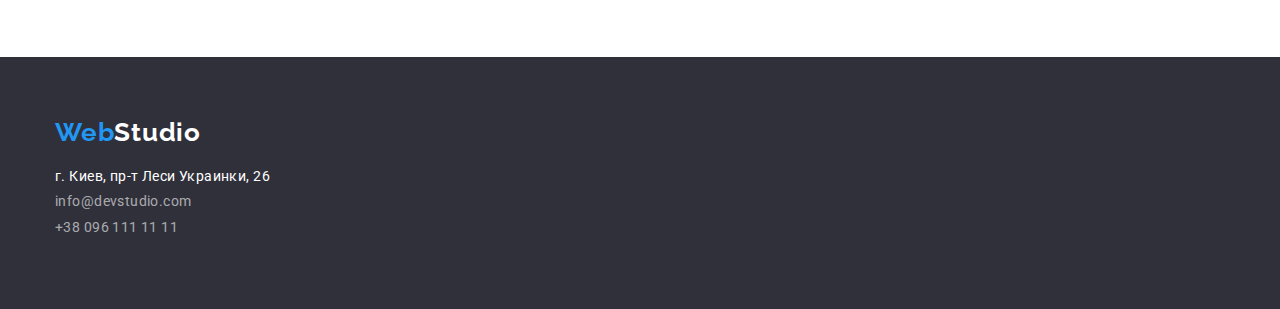
==== commit 9d0f7a97: "виправлення" ====
--- a/portfolio.html
+++ b/portfolio.html
@@ -11,6 +11,7 @@
       href="https://fonts.googleapis.com/css2?family=Raleway:wght@700&family=Roboto:wght@400;500;700;900&display=swap"
       rel="stylesheet"
     />
+    <link rel="stylesheet" href="https://cdnjs.cloudflare.com/ajax/libs/modern-normalize/1.1.0/modern-normalize.css" integrity="sha512-Y0MM+V6ymRKN2zStTqzQ227DWhhp4Mzdo6gnlRnuaNCbc+YN/ZH0sBCLTM4M0oSy9c9VKiCvd4Jk44aCLrNS5Q==" crossorigin="anonymous" referrerpolicy="no-referrer" />
     <link rel="stylesheet" href="./css/styles.css" />
   </head>
   <body>
@@ -41,16 +42,14 @@
     <main>
       <section class="section">
         <div class="container">
-          <div class="portfolio-btn">
-            <ul class="portfolio-list list">
+                      <ul class="portfolio-list list">
               <li><button type="button" class="portfolio-list-btn">Все</button></li>
               <li><button type="button" class="portfolio-list-btn">Веб-сайти</button></li>
               <li><button type="button" class="portfolio-list-btn">Додатки</button></li>
               <li><button type="button" class="portfolio-list-btn">Дизайн</button></li>
               <li><button type="button" class="portfolio-list-btn">Маркетинг</button></li>
             </ul>
-          </div>
-          <div class="container-list">
+         
             <ul class="portfolio-list-pic list">
               <li class="portfolio-list-block">
                 <a href="" class="portfolio-pre-title link">
@@ -139,8 +138,7 @@
                 </a>
               </li>
             </ul>
-          </div>
-        </div>
+           </div>
       </section>
     </main>
     <footer class="footer">
@@ -148,10 +146,10 @@
         <a lang="en" href="" class="footer-logo link logo-base"
           ><span class="logo-web">Web</span><span class="logo-Stu-footer">Studio</span></a
         >
-        <address class="footer-addres">
-          <span class="footer-addres-city">г. Киев, пр-т Леси Украинки, 26</span>
-          <ul>
-            <li>
+        <address class="footer-addres list">
+          <p>г. Киев, пр-т Леси Украинки, 26</p>
+          <ul class="list">
+            <li class="footer-addres-list">
               <a
                 lang="en"
                 href="mailto:info@devstudio.com"
@@ -159,7 +157,7 @@
                 >info@devstudio.com</a
               >
             </li>
-            <li>
+            <li class="footer-addres-list">
               <a lang="en" href="telto:+380961111111" class="footer-addres-contact link"
                 >+38 096 111 11 11</a
               >
--- a/css/styles.css
+++ b/css/styles.css
@@ -54,12 +54,12 @@
 /* -----------HEADER------------- */
 
 .header {
+  border-bottom: 1px solid #ececec;
+}
+
+header .container {
   background-color: var(--main-color-white);
-  padding-top: 24px;
-  padding-bottom: 25px;
-}
-
-header .container {
+  border-bottom: 1px solid #ececec;
   display: flex;
   align-items: center;
 }
@@ -92,6 +92,7 @@
 .header-list {
   display: flex;
   column-gap: 50px;
+  margin-left: auto;
 }
 
 .header-item {
@@ -123,7 +124,6 @@
   line-height: 1.14;
   letter-spacing: 0.02em;
   color: var(--main-color-grey);
-  margin-left: 344px;
 }
 
 .header-tel {
@@ -144,7 +144,7 @@
 /* -----------HERO------------- */
 .hero {
   background-color: #2f303a;
-  padding: 200px 0 280px;
+  padding: 200px 0;
 }
 
 .hero-title {
@@ -220,7 +220,7 @@
   line-height: 1.17;
   text-align: center;
   letter-spacing: 0.03em;
-  padding-bottom: 50px;
+  margin-bottom: 50px;
 }
 
 .referral-list {
@@ -247,7 +247,7 @@
   margin-bottom: 50px;
 }
 
-.team-block {
+.team-list {
   display: flex;
   column-gap: 30px;
 }
@@ -262,7 +262,7 @@
   line-height: 1.19;
   text-align: center;
   letter-spacing: 0.03em;
-  padding-bottom: 10px;
+  margin-bottom: 10px;
 }
 
 .team-item-after-title {
@@ -289,28 +289,26 @@
 }
 
 .footer-addres {
+  font-size: 14px;
+  line-height: 1.17;
+  letter-spacing: 0.03em;
+  color: var(--main-color-white);
+
   display: block;
   font-style: normal;
   width: 231px;
   height: 81px;
 }
 
-.footer-addres-city {
+.footer-addres-contact {
   font-size: 14px;
   line-height: 1.17;
   letter-spacing: 0.03em;
-  color: var(--main-color-white);
-}
-
-.footer-addres-contact {
-  font-size: 14px;
-  line-height: 1.17;
-  letter-spacing: 0.03em;
   color: rgba(255, 255, 255, 0.6);
 }
 
-.footer-mail {
-  margin-bottom: 9px;
+.footer-addres-list {
+  margin-top: 9px;
 }
 
 .footer-addres-contact:hover,
@@ -339,13 +337,12 @@
   display: flex;
   column-gap: 8px;
   justify-content: center;
-  width: 575px;
-  margin-bottom: 34px;
+  margin-bottom: 50px;
 }
 
 .portfolio-btn {
   width: 575px;
-  margin: 0 auto;
+  margin: auto;
 }
 
 .portfolio-list-btn:hover,
@@ -354,9 +351,6 @@
   color: var(--main-color-white);
 }
 
-.container-list {
-}
-
 .portfolio-list-pic {
   display: flex;
   flex-wrap: wrap;
@@ -366,17 +360,15 @@
 
 .portfolio-list-block {
   background: #ffffff;
+}
+
+.container-title {
+  padding: 24px 20px;
   border-left: 1px solid #eeeeee;
   border-right: 1px solid #eeeeee;
   border-bottom: 1px solid #eeeeee;
 }
 
-.container-title {
-  padding: 24px 20px;
-}
-
-.portfolio-pre-title {
-}
 
 .portfolio-list-title {
   font-weight: 700;
